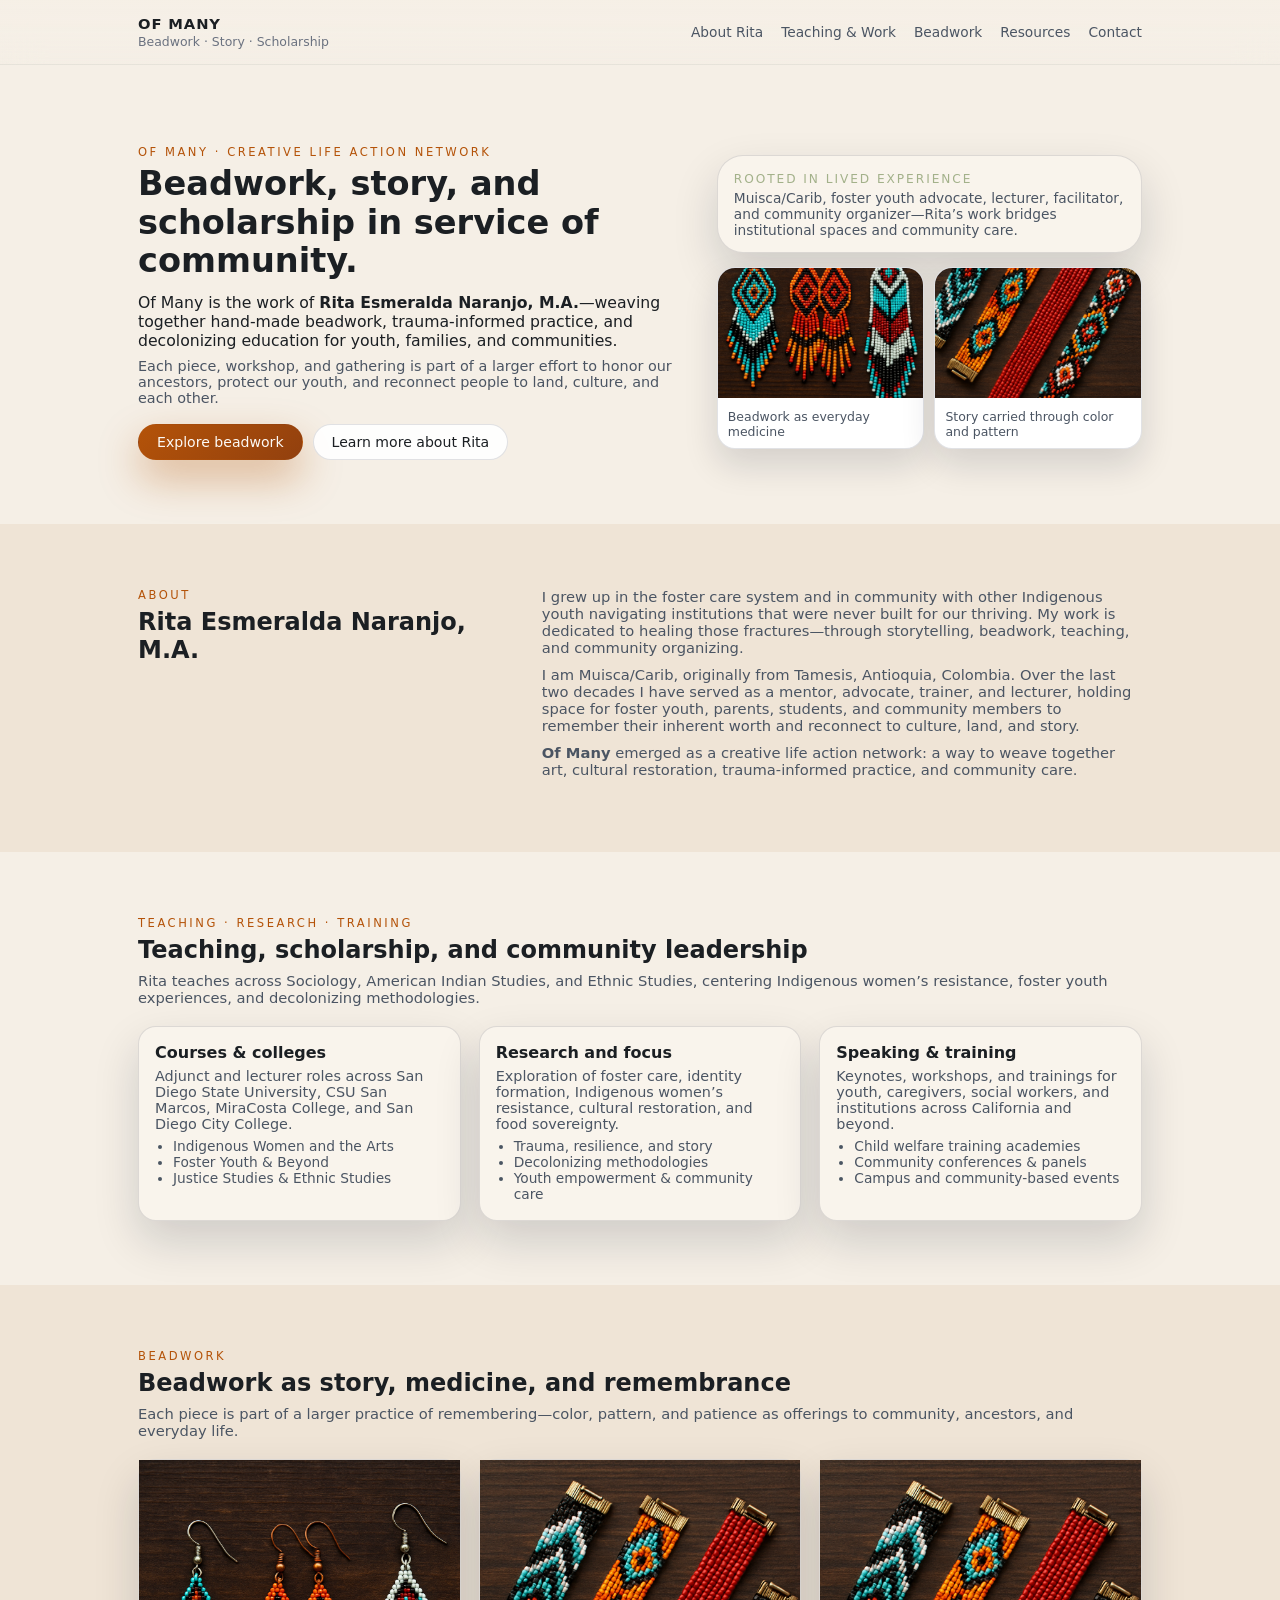
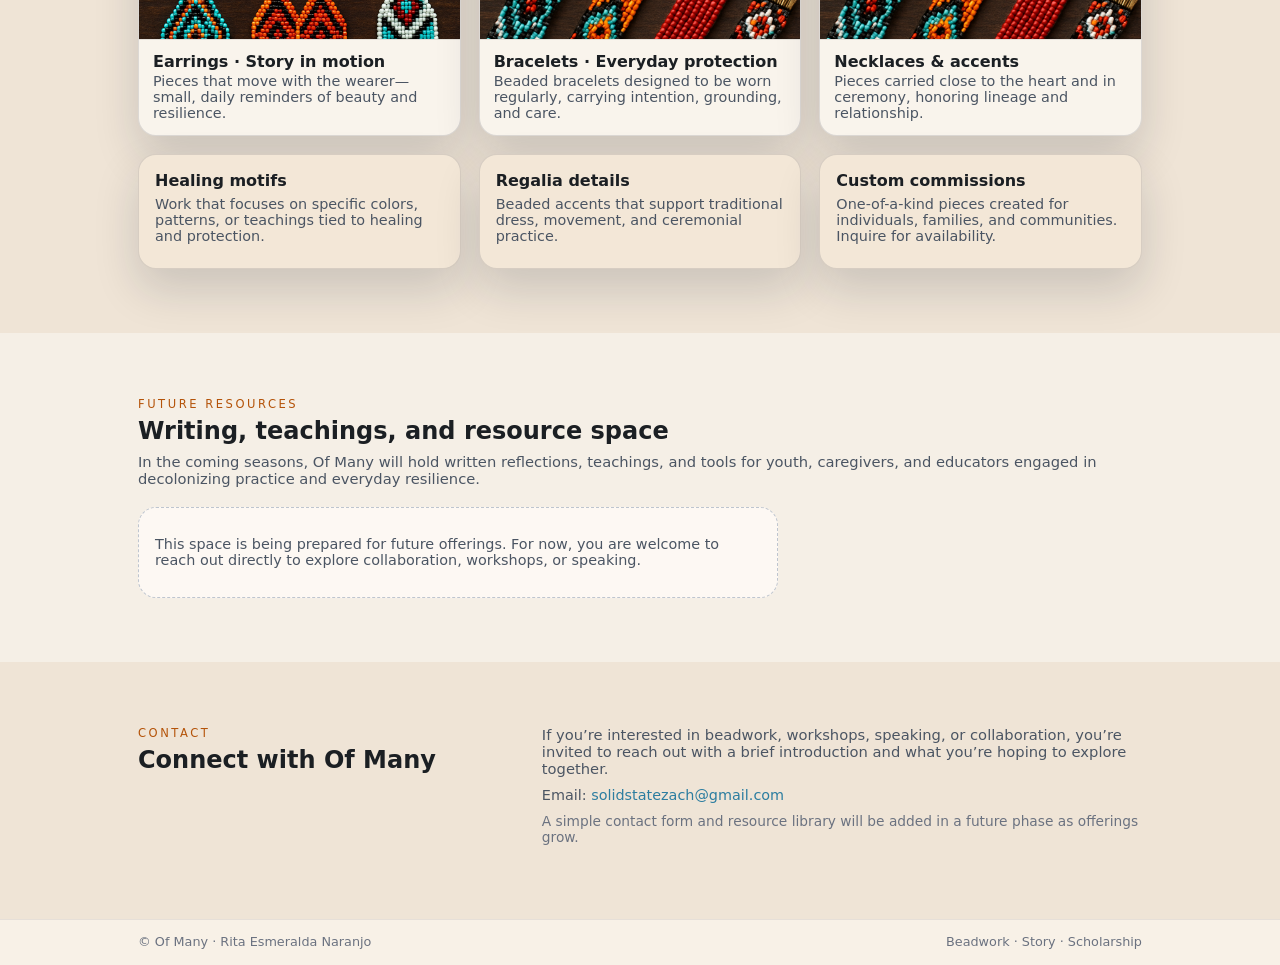
==== index.html @ 08033ec0 "Add Of Many site and update contact email" ====
<!DOCTYPE html>
<html lang="en">
<head>
  <meta charset="UTF-8">
  <title>Of Many – Beadwork, Story, and Scholarship</title>
  <meta name="viewport" content="width=device-width, initial-scale=1">
  <meta name="description" content="Of Many is the work of Rita Esmeralda Naranjo, M.A.—beadwork, story, and scholarship rooted in Indigenous resilience, foster youth advocacy, and decolonizing practice.">
  <link rel="stylesheet" href="styles.css">
</head>
<body>
  <header class="top-nav">
    <div class="shell nav-inner">
      <a href="#top" class="nav-brand">
        <span class="nav-mark">Of Many</span>
        <span class="nav-sub">Beadwork · Story · Scholarship</span>
      </a>
      <nav class="nav-links">
        <a href="#about">About Rita</a>
        <a href="#academic">Teaching & Work</a>
        <a href="#beadwork">Beadwork</a>
        <a href="#resources">Resources</a>
        <a href="#contact">Contact</a>
      </nav>
    </div>
  </header>

  <main id="top">
    <!-- HERO -->
    <section class="section hero">
      <div class="shell hero-grid">
        <div class="hero-text">
          <p class="eyebrow">OF MANY · CREATIVE LIFE ACTION NETWORK</p>
          <h1>Beadwork, story, and scholarship in service of community.</h1>
          <p class="hero-lead">
            Of Many is the work of <strong>Rita Esmeralda Naranjo, M.A.</strong>—weaving together hand-made beadwork, trauma-informed practice, and decolonizing education for youth, families, and communities.
          </p>
          <p class="hero-body">
            Each piece, workshop, and gathering is part of a larger effort to honor our ancestors, protect our youth, and reconnect people to land, culture, and each other.
          </p>
          <div class="hero-actions">
            <a href="#beadwork" class="btn btn-primary">Explore beadwork</a>
            <a href="#about" class="btn btn-ghost">Learn more about Rita</a>
          </div>
        </div>
        <aside class="hero-side">
          <div class="hero-panel">
            <p class="hero-panel-label">Rooted in lived experience</p>
            <p class="hero-panel-text">
              Muisca/Carib, foster youth advocate, lecturer, facilitator, and community organizer—Rita’s work bridges institutional spaces and community care.
            </p>
          </div>
          <div class="hero-glimpse-grid">
            <figure class="glimpse-card">
              <img src="assets/ofmany1.png" alt="Beaded earrings and cultural beadwork">
              <figcaption>Beadwork as everyday medicine</figcaption>
            </figure>
            <figure class="glimpse-card">
              <img src="assets/ofmany2.png" alt="Handcrafted beadwork laid out on fabric">
              <figcaption>Story carried through color and pattern</figcaption>
            </figure>
          </div>
        </aside>
      </div>
    </section>

    <!-- STORY / ABOUT -->
    <section id="about" class="section section-band">
      <div class="shell split">
        <div class="split-label">
          <p class="eyebrow">ABOUT</p>
          <h2>Rita Esmeralda Naranjo, M.A.</h2>
        </div>
        <div class="split-body">
          <p>
            I grew up in the foster care system and in community with other Indigenous youth navigating institutions that were never built for our thriving.
            My work is dedicated to healing those fractures—through storytelling, beadwork, teaching, and community organizing.
          </p>
          <p>
            I am Muisca/Carib, originally from Tamesis, Antioquia, Colombia. Over the last two decades I have served as a mentor, advocate, trainer, and lecturer,
            holding space for foster youth, parents, students, and community members to remember their inherent worth and reconnect to culture, land, and story.
          </p>
          <p>
            <strong>Of Many</strong> emerged as a creative life action network: a way to weave together art, cultural restoration, trauma-informed practice, and community care.
          </p>
        </div>
      </div>
    </section>

    <!-- ACADEMIC & PROFESSIONAL WORK -->
    <section id="academic" class="section">
      <div class="shell">
        <div class="section-head">
          <p class="eyebrow">TEACHING · RESEARCH · TRAINING</p>
          <h2>Teaching, scholarship, and community leadership</h2>
          <p class="section-lead">
            Rita teaches across Sociology, American Indian Studies, and Ethnic Studies, centering Indigenous women’s resistance, foster youth experiences, and decolonizing methodologies.
          </p>
        </div>

        <div class="grid grid-3">
          <article class="card">
            <h3>Courses & colleges</h3>
            <p>
              Adjunct and lecturer roles across San Diego State University, CSU San Marcos, MiraCosta College, and San Diego City College.
            </p>
            <ul>
              <li>Indigenous Women and the Arts</li>
              <li>Foster Youth & Beyond</li>
              <li>Justice Studies & Ethnic Studies</li>
            </ul>
          </article>

          <article class="card">
            <h3>Research and focus</h3>
            <p>
              Exploration of foster care, identity formation, Indigenous women’s resistance, cultural restoration, and food sovereignty.
            </p>
            <ul>
              <li>Trauma, resilience, and story</li>
              <li>Decolonizing methodologies</li>
              <li>Youth empowerment & community care</li>
            </ul>
          </article>

          <article class="card">
            <h3>Speaking & training</h3>
            <p>
              Keynotes, workshops, and trainings for youth, caregivers, social workers, and institutions across California and beyond.
            </p>
            <ul>
              <li>Child welfare training academies</li>
              <li>Community conferences & panels</li>
              <li>Campus and community-based events</li>
            </ul>
          </article>
        </div>
      </div>
    </section>

    <!-- BEADWORK GALLERY -->
    <section id="beadwork" class="section section-band">
      <div class="shell">
        <div class="section-head">
          <p class="eyebrow">BEADWORK</p>
          <h2>Beadwork as story, medicine, and remembrance</h2>
          <p class="section-lead">
            Each piece is part of a larger practice of remembering—color, pattern, and patience as offerings to community, ancestors, and everyday life.
          </p>
        </div>

        <div class="grid grid-3 gallery">
          <article class="card card-gallery">
            <div class="card-image">
              <img src="assets/beads-earrings.png" alt="Beaded earrings">
            </div>
            <h3>Earrings · Story in motion</h3>
            <p>Pieces that move with the wearer—small, daily reminders of beauty and resilience.</p>
          </article>

          <article class="card card-gallery">
            <div class="card-image">
              <img src="assets/beads-bracelets.png" alt="Beaded bracelets">
            </div>
            <h3>Bracelets · Everyday protection</h3>
            <p>Beaded bracelets designed to be worn regularly, carrying intention, grounding, and care.</p>
          </article>

          <article class="card card-gallery">
            <div class="card-image">
              <img src="assets/beads-cultural.png" alt="Cultural beadwork imagery">
            </div>
            <h3>Necklaces & accents</h3>
            <p>Pieces carried close to the heart and in ceremony, honoring lineage and relationship.</p>
          </article>

          <article class="card card-muted">
            <h3>Healing motifs</h3>
            <p>Work that focuses on specific colors, patterns, or teachings tied to healing and protection.</p>
          </article>

          <article class="card card-muted">
            <h3>Regalia details</h3>
            <p>Beaded accents that support traditional dress, movement, and ceremonial practice.</p>
          </article>

          <article class="card card-muted">
            <h3>Custom commissions</h3>
            <p>One-of-a-kind pieces created for individuals, families, and communities. Inquire for availability.</p>
          </article>
        </div>
      </div>
    </section>

    <!-- FUTURE RESOURCES -->
    <section id="resources" class="section">
      <div class="shell">
        <div class="section-head">
          <p class="eyebrow">FUTURE RESOURCES</p>
          <h2>Writing, teachings, and resource space</h2>
          <p class="section-lead">
            In the coming seasons, Of Many will hold written reflections, teachings, and tools for youth, caregivers, and educators engaged in decolonizing practice and everyday resilience.
          </p>
        </div>
        <div class="resources-note">
          <p>This space is being prepared for future offerings. For now, you are welcome to reach out directly to explore collaboration, workshops, or speaking.</p>
        </div>
      </div>
    </section>

    <!-- CONTACT -->
    <section id="contact" class="section section-band">
      <div class="shell split">
        <div class="split-label">
          <p class="eyebrow">CONTACT</p>
          <h2>Connect with Of Many</h2>
        </div>
        <div class="split-body">
          <p>
            If you’re interested in beadwork, workshops, speaking, or collaboration, you’re invited to reach out with a brief introduction and what you’re hoping to explore together.
          </p>
          <p class="contact-line">
            Email: <a href="mailto:solidstatezach@gmail.com">solidstatezach@gmail.com</a>
          </p>
          <p class="contact-line contact-note">
            A simple contact form and resource library will be added in a future phase as offerings grow.
          </p>
        </div>
      </div>
    </section>
  </main>

  <footer class="site-footer">
    <div class="shell footer-inner">
      <span>© Of Many · Rita Esmeralda Naranjo</span>
      <span>Beadwork · Story · Scholarship</span>
    </div>
  </footer>
</body>
</html>
---- styles.css ----
:root{
  --bg: #f5efe6;
  --bg-soft: #f9f4ec;
  --bg-band: #efe4d6;
  --ink: #1b1f23;
  --ink-soft: #4b5563;
  --ink-muted: #6b7280;

  --clay: #b45309;
  --sage: #a3b18a;
  --turquoise: #2c7da0;
  --sand: #f2e8d5;
  --border: rgba(15,23,42,0.12);
  --border-strong: rgba(15,23,42,0.35);

  --radius-lg: 26px;
  --radius-md: 18px;
  --shadow-soft: 0 20px 45px rgba(15,23,42,0.16);
}

*,
*::before,
*::after{
  box-sizing:border-box;
}

html,body{
  margin:0;
  padding:0;
  min-height:100%;
}

body{
  font-family: system-ui,-apple-system,BlinkMacSystemFont,"Segoe UI",sans-serif;
  background:var(--bg);
  color:var(--ink);
}

/* Shell */

.shell{
  width:100%;
  max-width:1040px;
  margin:0 auto;
  padding:0 18px;
}

/* Top nav */

.top-nav{
  position:sticky;
  top:0;
  z-index:50;
  backdrop-filter:blur(20px);
  background:linear-gradient(to bottom, rgba(245,239,230,0.96), rgba(245,239,230,0.9), transparent);
  border-bottom:1px solid rgba(15,23,42,0.06);
}

.nav-inner{
  display:flex;
  align-items:center;
  justify-content:space-between;
  height:64px;
}

.nav-brand{
  display:flex;
  flex-direction:column;
  gap:2px;
  text-decoration:none;
  color:var(--ink);
}
.nav-mark{
  font-weight:600;
  letter-spacing:0.06em;
  font-size:0.92rem;
  text-transform:uppercase;
}
.nav-sub{
  font-size:0.78rem;
  color:var(--ink-muted);
}

.nav-links{
  display:flex;
  gap:18px;
  font-size:0.86rem;
}
.nav-links a{
  text-decoration:none;
  color:var(--ink-soft);
}
.nav-links a:hover{
  color:var(--clay);
}

/* Sections */

.section{
  padding:64px 0;
}

.section-band{
  background:var(--bg-band);
}

.section-head{
  margin-bottom:20px;
}

.eyebrow{
  font-size:0.72rem;
  text-transform:uppercase;
  letter-spacing:0.22em;
  color:var(--clay);
  margin:0 0 6px;
}

.section h2{
  margin:0 0 8px;
  font-size:1.5rem;
}

.section-lead{
  margin:0;
  font-size:0.92rem;
  color:var(--ink-soft);
}

/* Hero */

.hero{
  padding-top:80px;
}

.hero-grid{
  display:grid;
  gap:26px;
}

.hero-text h1{
  margin:6px 0 12px;
  font-size:2.1rem;
  line-height:1.15;
}

.hero-lead{
  margin:0 0 8px;
  font-size:0.98rem;
  color:var(--ink);
}

.hero-body{
  margin:0 0 18px;
  font-size:0.9rem;
  color:var(--ink-soft);
}

.hero-actions{
  display:flex;
  flex-wrap:wrap;
  gap:10px;
}

/* Buttons */

.btn{
  display:inline-flex;
  align-items:center;
  justify-content:center;
  padding:9px 18px;
  border-radius:999px;
  border:1px solid transparent;
  font-size:0.88rem;
  font-weight:500;
  cursor:pointer;
  text-decoration:none;
}

.btn-primary{
  background:linear-gradient(135deg,var(--clay),#92400e);
  color:#fdfaf6;
  box-shadow:0 18px 40px rgba(180,83,9,0.38);
}
.btn-primary:hover{
  filter:brightness(1.04);
}

.btn-ghost{
  background:rgba(255,255,255,0.9);
  border-color:var(--border);
  color:var(--ink);
}
.btn-ghost:hover{
  border-color:var(--border-strong);
}

/* Hero side */

.hero-side{
  display:flex;
  flex-direction:column;
  gap:14px;
}

.hero-panel{
  background:var(--bg-soft);
  border-radius:var(--radius-lg);
  border:1px solid var(--border);
  padding:16px 16px 14px;
  box-shadow:var(--shadow-soft);
}
.hero-panel-label{
  font-size:0.76rem;
  text-transform:uppercase;
  letter-spacing:0.16em;
  color:var(--sage);
  margin:0 0 4px;
}
.hero-panel-text{
  margin:0;
  font-size:0.86rem;
  color:var(--ink-soft);
}

.hero-glimpse-grid{
  display:grid;
  gap:10px;
  grid-template-columns:repeat(2,minmax(0,1fr));
}

.glimpse-card{
  margin:0;
  background:#ffffff;
  border-radius:18px;
  border:1px solid var(--border);
  overflow:hidden;
  box-shadow:0 16px 34px rgba(15,23,42,0.14);
  font-size:0.78rem;
  color:var(--ink-soft);
}
.glimpse-card img{
  width:100%;
  height:130px;
  object-fit:cover;
}
.glimpse-card figcaption{
  padding:8px 10px 9px;
}

/* Split layout (label + body) */

.split{
  display:grid;
  gap:18px;
}

.split-label h2{
  margin-top:4px;
  margin-bottom:0;
}

.split-body{
  font-size:0.92rem;
  color:var(--ink-soft);
}
.split-body p{
  margin:0 0 10px;
}

/* Grid */

.grid{
  display:grid;
  gap:18px;
}

.grid-3{
  grid-template-columns:1fr;
}

/* Cards */

.card{
  background:var(--bg-soft);
  border-radius:var(--radius-md);
  border:1px solid var(--border);
  padding:16px 16px 18px;
  box-shadow:var(--shadow-soft);
  font-size:0.9rem;
}

.card h3{
  margin:0 0 6px;
  font-size:1rem;
}

.card p{
  margin:4px 0 6px;
  color:var(--ink-soft);
}

.card ul{
  margin:6px 0 0 18px;
  padding:0;
  color:var(--ink-soft);
  font-size:0.86rem;
}

/* Gallery cards */

.gallery{
  margin-top:10px;
}

.card-gallery{
  padding:0;
}

.card-image{
  border-bottom:1px solid rgba(15,23,42,0.09);
  max-height:180px;
  overflow:hidden;
}
.card-image img{
  width:100%;
  height:100%;
  object-fit:cover;
}

.card-gallery h3{
  padding:12px 14px 2px;
  margin:0;
}
.card-gallery p{
  padding:0 14px 14px;
  margin:0;
}

.card-muted{
  background:#f3e7d7;
}

/* Resources */

.resources-note{
  max-width:640px;
  border-radius:var(--radius-md);
  border:1px dashed rgba(148,163,184,0.6);
  background:#fdf8f3;
  padding:14px 16px;
  font-size:0.9rem;
  color:var(--ink-soft);
}

/* Contact */

.contact-line{
  margin:0 0 6px;
  font-size:0.9rem;
}
.contact-note{
  color:var(--ink-muted);
  font-size:0.86rem;
}
.contact-line a{
  color:var(--turquoise);
  text-decoration:none;
}
.contact-line a:hover{
  text-decoration:underline;
}

/* Footer */

.site-footer{
  border-top:1px solid rgba(15,23,42,0.08);
  background:#f8f1e7;
  padding:14px 0 16px;
  font-size:0.8rem;
  color:var(--ink-muted);
}

.footer-inner{
  display:flex;
  justify-content:space-between;
  align-items:center;
  gap:10px;
}

/* Responsive */

@media (min-width:800px){
  .hero-grid{
    grid-template-columns:minmax(0,1.3fr) minmax(0,1fr);
    align-items:center;
  }
  .grid-3{
    grid-template-columns:repeat(3,minmax(0,1fr));
  }
  .split{
    grid-template-columns:0.9fr 1.4fr;
  }
}

@media (max-width:720px){
  .nav-links{
    display:none;
  }
}
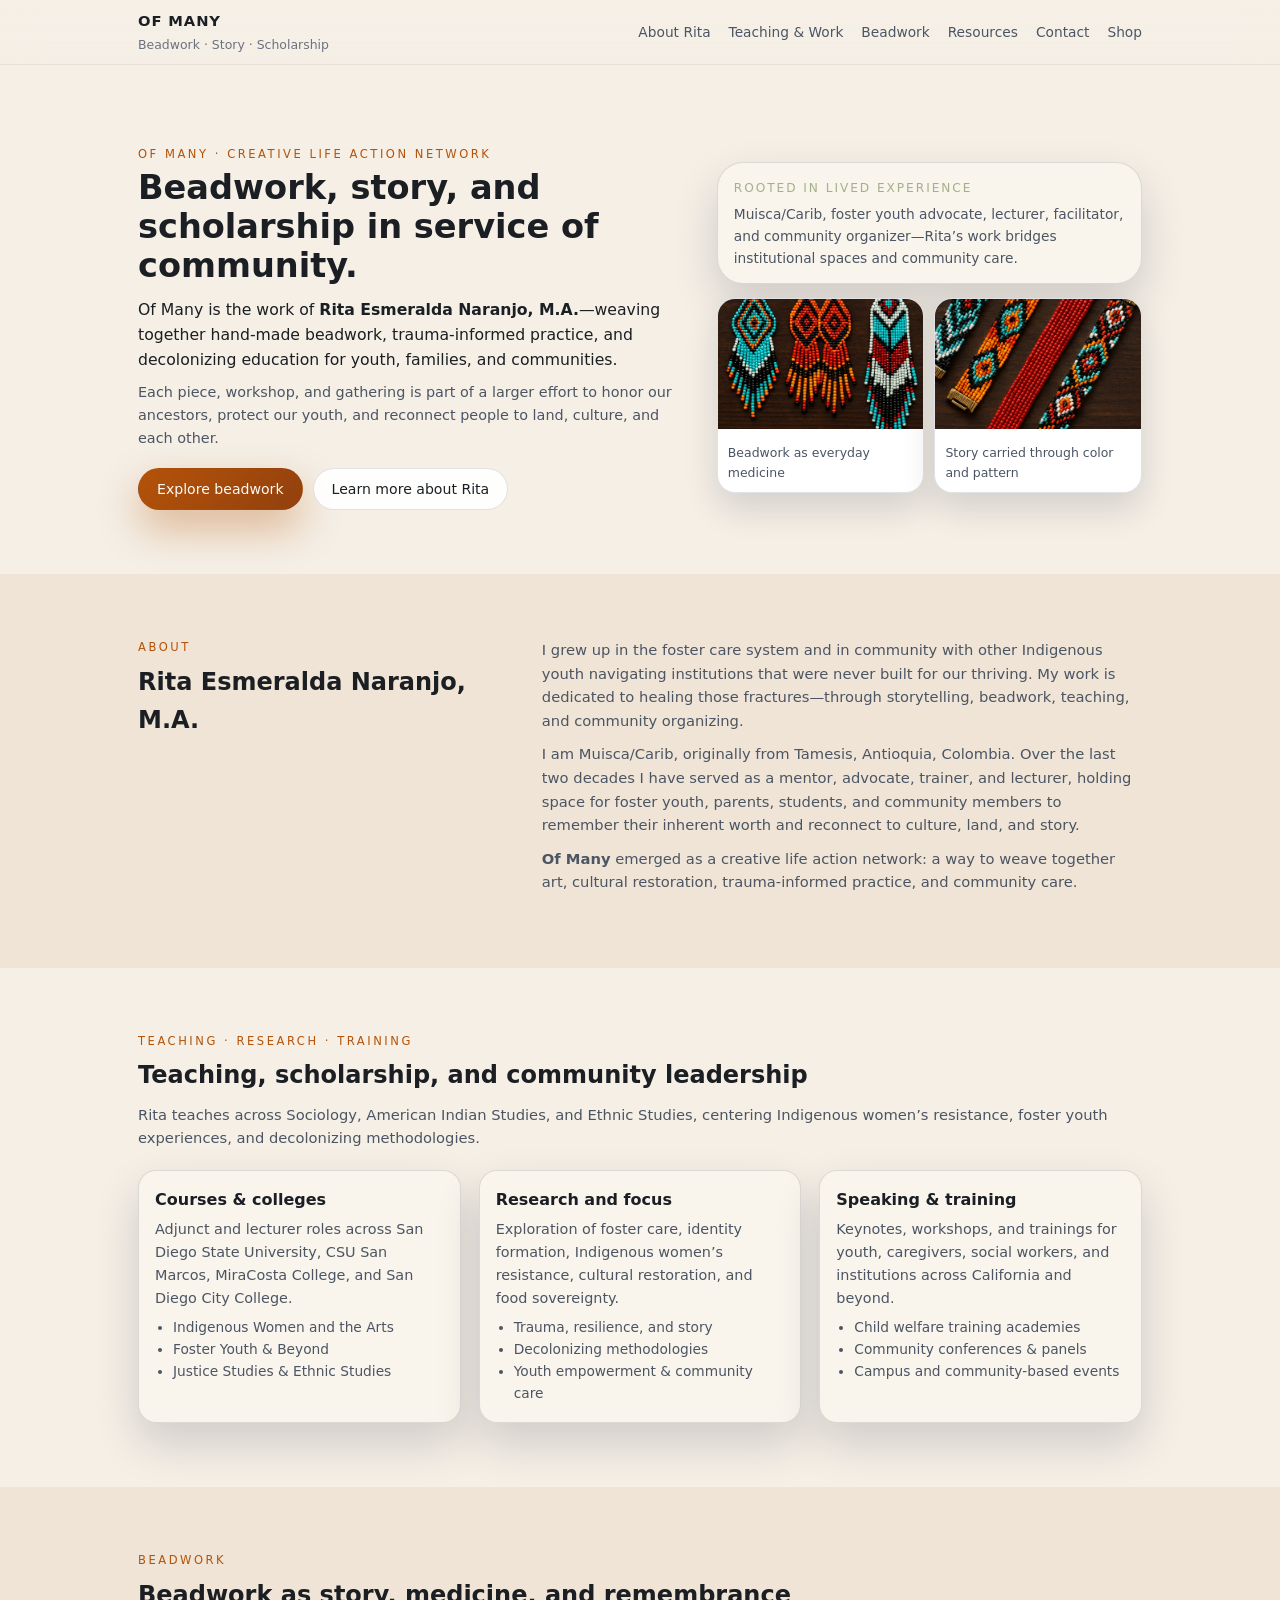
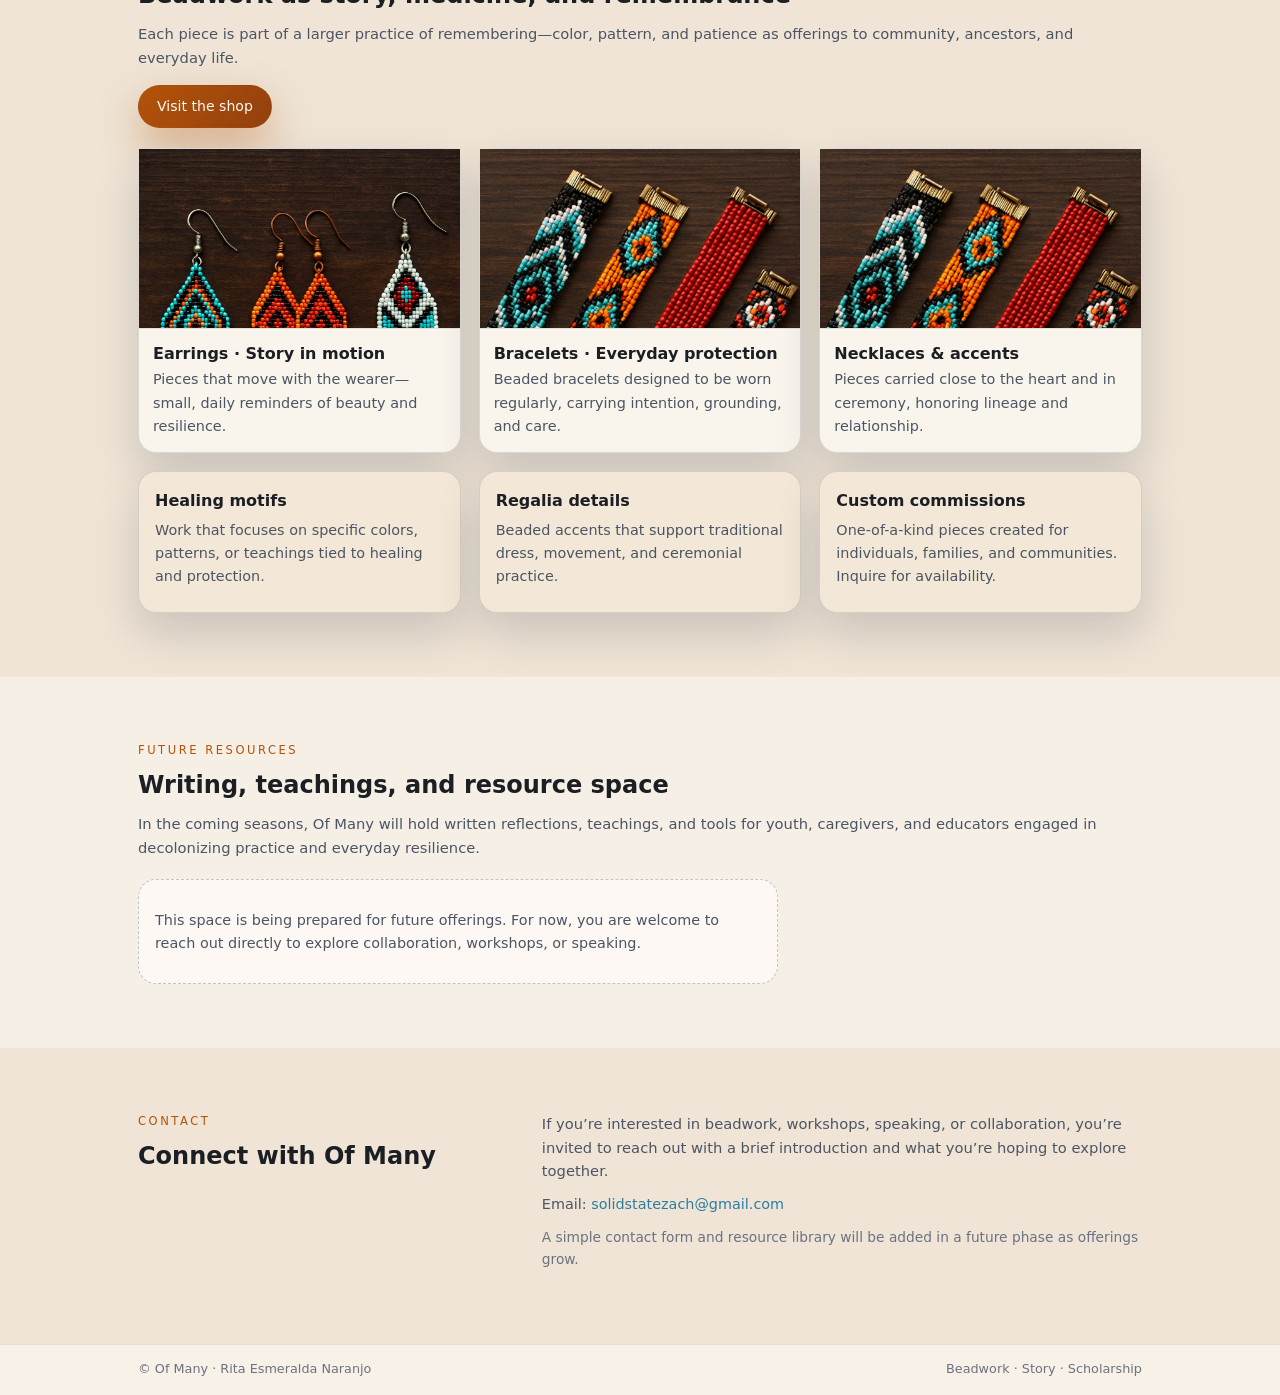
==== commit d4d671cf: "Of Many shop preview: polished site + demo shop (earrings, bracelets, necklaces, pendants)" ====
--- a/index.html
+++ b/index.html
@@ -20,6 +20,7 @@
         <a href="#beadwork">Beadwork</a>
         <a href="#resources">Resources</a>
         <a href="#contact">Contact</a>
+        <a href="shop.html">Shop</a>
       </nav>
     </div>
   </header>
@@ -146,6 +147,9 @@
           <p class="section-lead">
             Each piece is part of a larger practice of remembering—color, pattern, and patience as offerings to community, ancestors, and everyday life.
           </p>
+          <div class="section-cta">
+            <a href="shop.html" class="btn btn-primary">Visit the shop</a>
+          </div>
         </div>
 
         <div class="grid grid-3 gallery">
--- a/styles.css
+++ b/styles.css
@@ -34,6 +34,7 @@
   font-family: system-ui,-apple-system,BlinkMacSystemFont,"Segoe UI",sans-serif;
   background:var(--bg);
   color:var(--ink);
+  line-height:1.6;
 }
 
 /* Shell */
@@ -404,7 +405,122 @@
 }
 
 @media (max-width:720px){
+  .section{
+    padding:48px 0;
+  }
+  .hero{
+    padding-top:56px;
+  }
+  .hero-text h1{
+    font-size:1.75rem;
+  }
+  .nav-inner{
+    flex-direction:column;
+    align-items:flex-start;
+    height:auto;
+    padding:10px 0;
+    gap:8px;
+  }
   .nav-links{
-    display:none;
-  }
-}
+    display:flex;
+    flex-wrap:wrap;
+    gap:12px;
+  }
+}
+
+/* Shop */
+
+.shop-note{
+  max-width:720px;
+  border:1px dashed rgba(180,83,9,0.55);
+  background:#fdf8f3;
+  border-radius:var(--radius-md);
+  padding:14px 16px;
+  font-size:0.9rem;
+  color:var(--ink-soft);
+  margin:0 0 24px;
+}
+
+.shop-subnav{
+  display:flex;
+  flex-wrap:wrap;
+  gap:10px;
+  margin:0 0 28px;
+  font-size:0.88rem;
+}
+
+.shop-subnav a{
+  color:var(--turquoise);
+  text-decoration:none;
+}
+
+.shop-subnav a:hover{
+  text-decoration:underline;
+}
+
+.shop-category{
+  margin-bottom:36px;
+}
+
+.shop-category h3{
+  margin:0 0 4px;
+  font-size:1.15rem;
+}
+
+.shop-category > p{
+  margin:0 0 14px;
+  font-size:0.9rem;
+  color:var(--ink-soft);
+}
+
+.product-card{
+  padding:0;
+  overflow:hidden;
+  display:flex;
+  flex-direction:column;
+}
+
+.product-card-body{
+  padding:14px 14px 16px;
+  display:flex;
+  flex-direction:column;
+  gap:6px;
+  flex:1;
+}
+
+.product-card-body h4{
+  margin:0;
+  font-size:1rem;
+}
+
+.product-card-body p{
+  margin:0;
+}
+
+.price-coming{
+  color:var(--ink-muted);
+  font-style:italic;
+  font-size:0.88rem;
+}
+
+.placeholder-image{
+  aspect-ratio:4 / 3;
+  background:var(--sand);
+  border-bottom:1px solid var(--border);
+  display:flex;
+  align-items:center;
+  justify-content:center;
+  color:var(--ink-muted);
+  font-size:0.85rem;
+  letter-spacing:0.04em;
+  text-transform:uppercase;
+}
+
+.product-card .btn{
+  margin-top:auto;
+  width:100%;
+}
+
+.section-cta{
+  margin-top:16px;
+}
